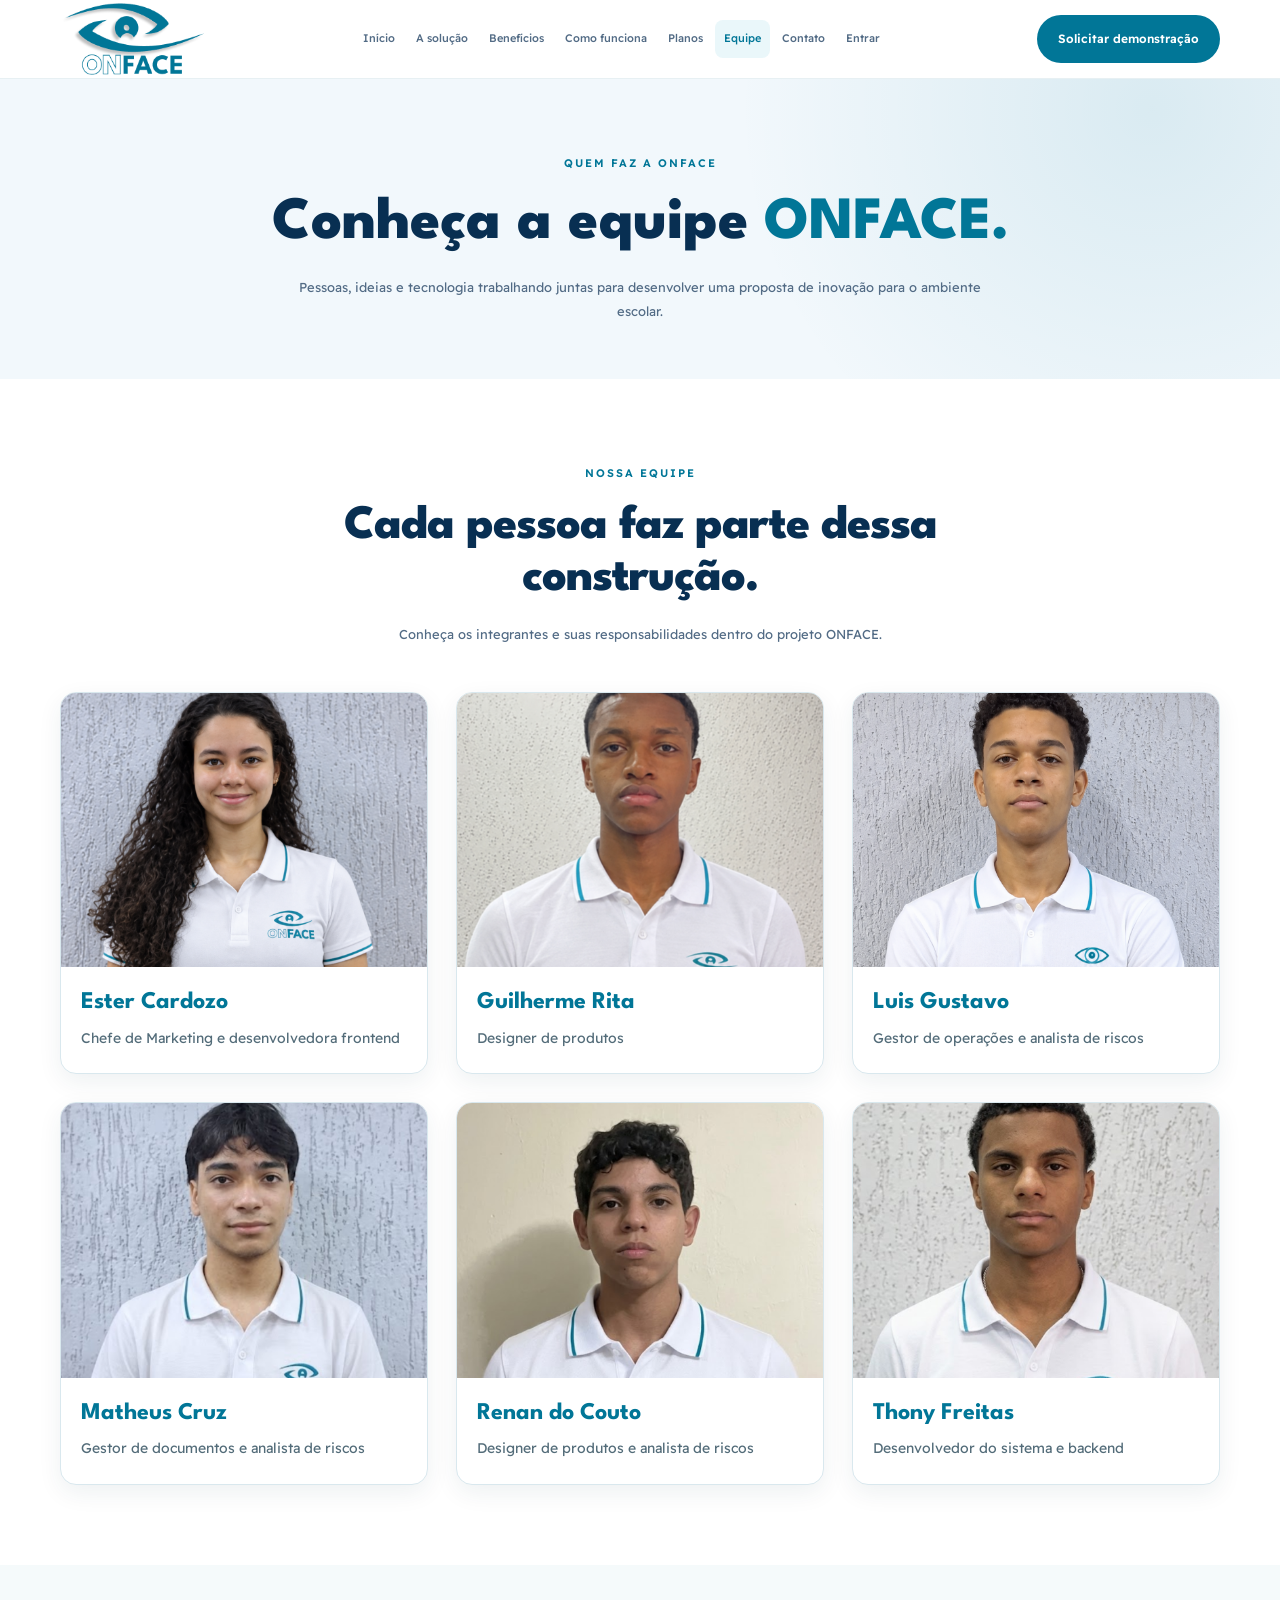
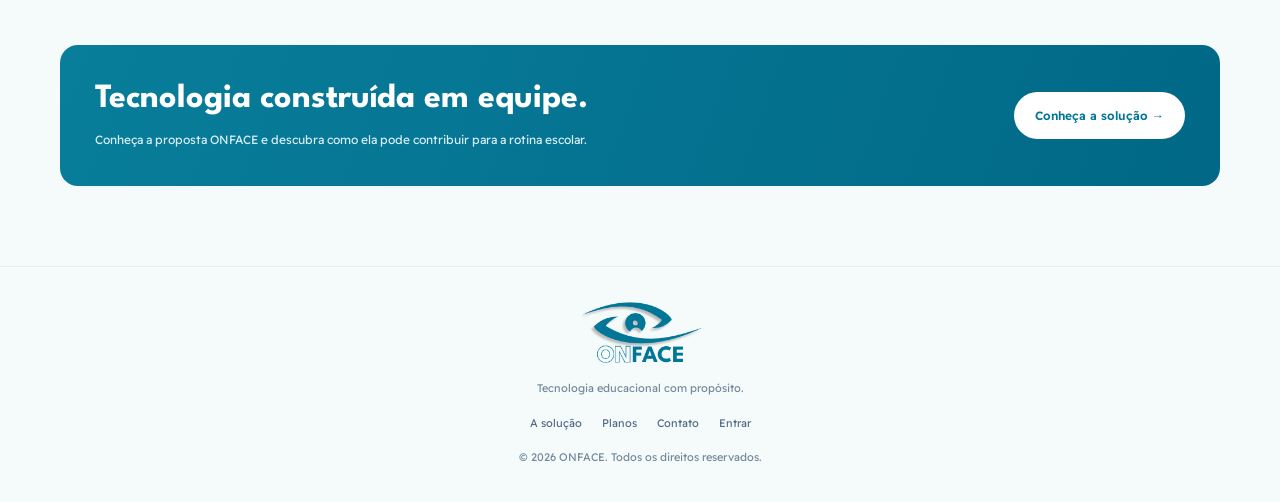
==== ONFACE-main/equipe.html @ 7a50031a "Add files via upload" ====
<!DOCTYPE html>
<html lang="pt-BR">

<head>
    <meta charset="UTF-8">

    <meta name="viewport" content="width=device-width, initial-scale=1.0">

    <meta
        name="description"
        content="Conheça a equipe responsável pelo projeto ONFACE."
    >

    <title>Nossa equipe | ONFACE</title>

    <link rel="stylesheet" href="styles.css">

    <link
        href="https://fonts.googleapis.com/css2?family=League+Spartan:wght@400;500;600;700;800&family=Readex+Pro:wght@300;400;500;600&display=swap"
        rel="stylesheet"
    >
</head>

<body>

    <!-- CABEÇALHO -->

    <header class="header">

        <div class="container nav-container">

            <a href="index.html" class="logo">
                <img
                    src="imagens/logo-onface.png"
                    alt="ONFACE"
                    class="logo-image"
                >
            </a>

            <button
                class="menu-toggle"
                id="menu-toggle"
                aria-label="Abrir menu"
                aria-expanded="false"
                aria-controls="nav-links"
            >
                ☰
            </button>

            <nav class="nav-links" id="nav-links">
                <a href="index.html">Início</a>
                <a href="solucao.html">A solução</a>
                <a href="beneficios.html">Benefícios</a>
                <a href="funcionamento.html">Como funciona</a>
                <a href="planos.html">Planos</a>
                <a href="equipe.html">Equipe</a>
                <a href="contato.html">Contato</a>
                <a href="login.html" class="btn-entrar">Entrar</a>
            </nav>

            <a href="contato.html" class="btn btn-primary nav-button">
                Solicitar demonstração
            </a>

        </div>

    </header>


    <main>

        <!-- APRESENTAÇÃO DA EQUIPE -->

        <section class="page-hero team-hero">

            <div class="container">

                <span class="eyebrow">
                    QUEM FAZ A ONFACE
                </span>

                <h1>
                    Conheça a equipe
                    <span>ONFACE.</span>
                </h1>

                <p>
                    Pessoas, ideias e tecnologia trabalhando juntas
                    para desenvolver uma proposta de inovação
                    para o ambiente escolar.
                </p>

            </div>

        </section>


        <!-- INTEGRANTES -->

        <section class="section team-section">

            <div class="container">

                <div class="section-heading">

                    <span class="eyebrow">
                        NOSSA EQUIPE
                    </span>

                    <h2>
                        Cada pessoa faz parte dessa construção.
                    </h2>

                    <p>
                        Conheça os integrantes e suas responsabilidades
                        dentro do projeto ONFACE.
                    </p>

                </div>


                <div class="team-grid">


                    <!-- ESTER -->

                    <article class="team-card reveal">

                        <div class="team-photo">

                            <img
                                src="imagens/equipe/ester.png"
                                alt="Fotografia de Ester Cardozo"
                                loading="lazy"
                            >

                        </div>

                        <div class="team-info">

                            <h3>Ester Cardozo</h3>

                            <p>Chefe de Marketing e desenvolvedora frontend</p>

                        </div>

                    </article>


                    <!-- GUILHERME -->

                    <article class="team-card reveal">

                        <div class="team-photo">

                            <img
                                src="imagens/equipe/guilherme.png"
                                alt="Fotografia de Guilherme Rita"
                                loading="lazy"
                            >

                        </div>

                        <div class="team-info">

                            <h3>Guilherme Rita</h3>

                            <p>Designer de produtos</p>

                        </div>

                    </article>


                    <!-- LUIS GUSTAVO -->

                    <article class="team-card reveal">

                        <div class="team-photo">

                            <img
                                src="imagens/equipe/luis-gustavo.png"
                                alt="Fotografia de Luis Gustavo"
                                loading="lazy"
                            >

                        </div>

                        <div class="team-info">

                            <h3>Luis Gustavo</h3>

                            <p>Gestor de operações e analista de riscos</p>

                        </div>

                    </article>


                    <!-- MATHEUS -->

                    <article class="team-card reveal">

                        <div class="team-photo">

                            <img
                                src="imagens/equipe/matheus.png"
                                alt="Fotografia de Matheus Cruz"
                                loading="lazy"
                            >

                        </div>

                        <div class="team-info">

                            <h3>Matheus Cruz</h3>

                            <p>Gestor de documentos e analista de riscos</p>

                        </div>

                    </article>


                    <!-- RENAN -->

                    <article class="team-card reveal">

                        <div class="team-photo">

                            <img
                                src="imagens/equipe/renan.png"
                                alt="Fotografia de Renan do Couto"
                                loading="lazy"
                            >

                        </div>

                        <div class="team-info">

                            <h3>Renan do Couto</h3>

                            <p>Designer de produtos e analista de riscos</p>

                        </div>

                    </article>


                    <!-- THONY -->

                    <article class="team-card reveal">

                        <div class="team-photo">

                            <img
                                src="imagens/equipe/thony.png"
                                alt="Fotografia de Thony Freitas"
                                loading="lazy"
                            >

                        </div>

                        <div class="team-info">

                            <h3>Thony Freitas</h3>

                            <p>Desenvolvedor do sistema e backend</p>

                        </div>

                    </article>


                </div>

            </div>

        </section>


        <!-- CHAMADA FINAL -->

        <section class="section section-light">

            <div class="container">

                <div class="cta-band">

                    <div>

                        <h2>
                            Tecnologia construída em equipe.
                        </h2>

                        <p>
                            Conheça a proposta ONFACE e descubra
                            como ela pode contribuir para a rotina escolar.
                        </p>

                    </div>

                    <a href="solucao.html" class="btn btn-white">
                        Conheça a solução →
                    </a>

                </div>

            </div>

        </section>

    </main>


    <!-- RODAPÉ -->

    <footer class="footer">

        <div class="container footer-content">

            <a href="index.html" class="logo">

                <img
                    src="imagens/logo-onface.png"
                    alt="ONFACE"
                    class="logo-image"
                >

            </a>

            <p>
                Tecnologia educacional com propósito.
            </p>

            <div class="footer-links">
                <a href="solucao.html">A solução</a>
                <a href="planos.html">Planos</a>
                <a href="contato.html">Contato</a>
                <a href="login.html" class="btn-entrar">Entrar</a>
            </div>

            <small>
                © 2026 ONFACE. Todos os direitos reservados.
            </small>

        </div>

    </footer>


    <script src="script.js"></script>

</body>

</html>
---- ONFACE-main/styles.css ----
/* =================================
   1. IDENTIDADE VISUAL DA ONFACE
================================= */

:root {
    --azul: #017697;
    --azul-claro: #0794b4;
    --azul-escuro: #082f52;

    --cinza: #526b85;
    --cinza-claro: #f5fafb;
    --borda: #d8eaf1;
    --branco: #ffffff;

    --sombra: 0 15px 40px rgba(7, 59, 81, 0.08);

    --fonte-titulo: 'League Spartan', sans-serif;
    --fonte-texto: 'Readex Pro', sans-serif;
}


/* =================================
   2. CONFIGURAÇÕES GERAIS
================================= */

* {
    margin: 0;
    padding: 0;
    box-sizing: border-box;
}

html {
    scroll-behavior: smooth;
}

body {
    font-family: var(--fonte-texto);
    color: var(--azul-escuro);
    background: var(--branco);
    line-height: 1.6;
}

a {
    text-decoration: none;
    color: inherit;
}

button,
input,
textarea,
select {
    font: inherit;
}

.container {
    width: min(1160px, calc(100% - 40px));
    margin: 0 auto;
}

section {
    scroll-margin-top: 90px;
}

h1,
h2,
h3 {
    font-family: var(--fonte-titulo);
    line-height: 1.1;
}


/* =================================
   3. CABEÇALHO
================================= */

.header {
    position: sticky;
    top: 0;
    z-index: 1000;

    background: rgba(255, 255, 255, 0.96);
    backdrop-filter: blur(12px);

    border-bottom: 1px solid #e7f0f3;
}

.nav-container {
    min-height: 78px;

    display: flex;
    align-items: center;
    justify-content: space-between;
    gap: 20px;
}

/* LOGO OFICIAL ONFACE */

.logo {
    display: inline-flex;
    align-items: center;
    text-decoration: none;
    flex-shrink: 0;
}

.logo-image {
    display: block;
    width: 145px;
    height: auto;
    object-fit: contain;
}

/* Logo no rodapé */

.footer .logo-image {
    width: 125px;
}

/* Ajuste para celulares */

@media (max-width: 768px) {
    .logo-image {
        width: 115px;
    }

    .footer .logo-image {
        width: 105px;
    }
}

.nav-links {
    display: flex;
    align-items: center;
    gap: 3px;
}

.nav-links a {
    padding: 10px 9px;

    color: var(--cinza);
    font-size: 11px;
    font-weight: 500;

    border-radius: 8px;
    transition: 0.25s;
}

.nav-links a:hover,
.nav-links a.active {
    color: var(--azul);
    background: #eaf7fa;
}

.menu-toggle {
    display: none;

    border: 0;
    background: #eaf7fa;
    color: var(--azul);

    padding: 9px 12px;
    border-radius: 9px;

    font-size: 22px;
    cursor: pointer;
}


/* =================================
   4. BOTÕES
================================= */

.btn {
    display: inline-flex;
    align-items: center;
    justify-content: center;
    gap: 8px;

    padding: 13px 20px;

    border: 1px solid transparent;
    border-radius: 30px;

    font-size: 12px;
    font-weight: 600;

    cursor: pointer;
    transition: 0.25s;
}

.btn:hover {
    transform: translateY(-2px);
}

.btn-primary {
    background: var(--azul);
    color: var(--branco);
}

.btn-primary:hover {
    background: #005d79;
    box-shadow: 0 8px 22px #01769730;
}

.btn-outline {
    color: var(--azul);
    background: var(--branco);
    border-color: var(--borda);
}

.btn-outline:hover {
    background: #eaf7fa;
}

.btn-white {
    background: var(--branco);
    color: var(--azul);
    flex-shrink: 0;
}

.btn-white:hover {
    background: #eaf7fa;
}

.nav-button {
    white-space: nowrap;
}


/* =================================
   5. APRESENTAÇÃO PRINCIPAL
================================= */

.hero {
    padding: 75px 0;

    background:
        radial-gradient(
            circle at 85% 20%,
            #e3f5f9,
            transparent 35%
        ),
        linear-gradient(
            180deg,
            #ffffff,
            #f8fcfd
        );

    overflow: hidden;
}

.hero-grid {
    display: grid;
    grid-template-columns: 1fr 1fr;
    align-items: center;
    gap: 55px;
}

.eyebrow {
    display: inline-block;

    margin-bottom: 18px;

    color: var(--azul);
    font-size: 11px;
    font-weight: 600;
    letter-spacing: 2px;
}

.hero h1 {
    max-width: 600px;

    font-size: clamp(44px, 5vw, 68px);
    font-weight: 800;
    letter-spacing: -2px;
}

.hero h1 span {
    color: var(--azul);
}

.hero-content > p {
    max-width: 530px;

    margin-top: 22px;

    color: var(--cinza);
    font-size: 14px;
    line-height: 1.9;
}

.hero-buttons {
    display: flex;
    flex-wrap: wrap;
    gap: 12px;

    margin-top: 26px;
}

.hero-note {
    margin-top: 20px;

    color: #8198a8;
    font-size: 11px;
}


/* =================================
   6. PAINEL ILUSTRATIVO
================================= */

.hero-visual {
    position: relative;
    padding: 15px 0;
}

.dashboard-card {
    position: relative;
    z-index: 2;

    background: var(--branco);

    border: 7px solid #163448;
    border-radius: 17px;

    overflow: hidden;

    box-shadow: 0 25px 55px #08375020;
}

.dashboard-header {
    display: flex;
    align-items: center;
    justify-content: space-between;

    padding: 13px;

    background: #f8fcfd;
    border-bottom: 1px solid var(--borda);
}

.logo-mini {
    color: var(--azul);
    font-family: var(--fonte-titulo);
    font-size: 17px;
    font-weight: 800;
}

.online-status {
    color: #7b93a5;
    font-size: 9px;
}

.dashboard-content {
    padding: 20px 15px;
}

.dashboard-content h3 {
    font-size: 24px;
}

.dashboard-content > p {
    margin: 5px 0 18px;

    color: #8094a4;
    font-size: 10px;
}

.dashboard-stats {
    display: grid;
    grid-template-columns: repeat(3, 1fr);
    gap: 8px;
}

.stat-card {
    padding: 11px 8px;

    background: #fbfdfe;
    border: 1px solid #e3edf1;
    border-radius: 9px;
}

.stat-card span,
.stat-card small {
    display: block;

    color: #7d91a2;
    font-size: 9px;
}

.stat-card strong {
    display: block;

    margin: 5px 0;

    font-family: var(--fonte-titulo);
    font-size: 25px;
}

.green {
    color: #159b83 !important;
}

.student-list {
    margin-top: 15px;

    border: 1px solid #e4edf1;
    border-radius: 8px;
    overflow: hidden;
}

.student-row {
    display: grid;
    grid-template-columns: 1.3fr 0.6fr 0.8fr;
    gap: 5px;

    padding: 10px 7px;

    border-top: 1px solid #edf3f5;

    color: var(--cinza);
    font-size: 9px;
}

.student-row:first-child {
    border-top: 0;
}

.student-heading {
    background: #f6fafb;
    color: #8094a4;
}

.floating-card {
    position: absolute;
    z-index: 3;

    right: -12px;
    bottom: -5px;

    display: flex;
    align-items: center;
    gap: 10px;

    padding: 14px;

    background: var(--branco);
    border: 1px solid var(--borda);
    border-radius: 12px;

    box-shadow: var(--sombra);
}

.check-icon {
    display: grid;
    place-items: center;

    width: 34px;
    height: 34px;

    border-radius: 50%;
    background: #e1f7f1;
    color: #159b83;
    font-size: 19px;
}

.floating-card strong,
.floating-card small {
    display: block;
}

.floating-card strong {
    font-size: 11px;
}

.floating-card small {
    margin-top: 4px;

    color: var(--cinza);
    font-size: 9px;
}


/* =================================
   7. SEÇÕES
================================= */

.section {
    padding: 80px 0;
}

.section-light {
    background: var(--cinza-claro);
}

.section-heading {
    max-width: 730px;
    margin: 0 auto 42px;

    text-align: center;
}

.section-heading h2 {
    font-size: clamp(34px, 4vw, 48px);
    font-weight: 800;
    letter-spacing: -1px;
}

.section-heading p {
    margin-top: 16px;

    color: var(--cinza);
    font-size: 13px;
    line-height: 1.9;
}


/* =================================
   8. CARDS
================================= */

.cards-grid {
    display: grid;
    grid-template-columns: repeat(3, 1fr);
    gap: 20px;
}

.benefits-grid {
    display: grid;
    grid-template-columns: repeat(4, 1fr);
    gap: 18px;
}

.info-card,
.benefit-card {
    padding: 25px;

    background: var(--branco);
    border: 1px solid var(--borda);
    border-radius: 17px;

    transition: 0.25s;
}

.info-card:hover,
.benefit-card:hover {
    transform: translateY(-5px);
    border-color: #9acbd8;
    box-shadow: var(--sombra);
}

.icon-box {
    display: grid;
    place-items: center;

    width: 48px;
    height: 48px;

    margin-bottom: 20px;

    border-radius: 14px;
    background: #eaf7fa;
    color: var(--azul);

    font-size: 24px;
}

.info-card h3,
.benefit-card h3 {
    margin-bottom: 10px;
    font-size: 23px;
}

.info-card p,
.benefit-card p {
    color: var(--cinza);
    font-size: 12px;
    line-height: 1.9;
}

.text-link {
    display: inline-block;
    margin-top: 18px;

    color: var(--azul);
    font-size: 11px;
    font-weight: 600;
}

.center-button {
    margin-top: 30px;
    text-align: center;
}


/* =================================
   9. CHAMADA COMERCIAL
================================= */

.cta-band {
    display: flex;
    align-items: center;
    justify-content: space-between;
    gap: 30px;

    padding: 35px;

    border-radius: 18px;

    background: linear-gradient(
        110deg,
        #087e9b,
        #016887
    );

    color: var(--branco);
}

.cta-band h2 {
    max-width: 600px;
    font-size: 34px;
}

.cta-band p {
    max-width: 590px;
    margin-top: 12px;

    color: #d8eef4;
    font-size: 12px;
    line-height: 1.8;
}

.eyebrow-light {
    color: #d5f3f8;
}


/* =================================
   10. PÁGINAS INTERNAS
================================= */

.page-hero {
    padding: 70px 0 55px;

    text-align: center;

    background:
        radial-gradient(
            circle at 85% 10%,
            #e4f6fa,
            transparent 30%
        ),
        linear-gradient(
            180deg,
            #ffffff,
            #f8fcfd
        );
}

.page-hero h1 {
    font-size: clamp(40px, 5vw, 60px);
    font-weight: 800;
}

.page-hero p {
    max-width: 700px;
    margin: 18px auto 0;

    color: var(--cinza);
    font-size: 13px;
    line-height: 1.9;
}

.content-grid {
    display: grid;
    grid-template-columns: repeat(3, 1fr);
    gap: 20px;
}

.split-layout {
    display: grid;
    grid-template-columns: 1fr 1fr;
    align-items: center;
    gap: 45px;
}

.split-layout h2 {
    margin-bottom: 18px;
    font-size: 40px;
}

.split-layout p {
    margin-bottom: 15px;

    color: var(--cinza);
    font-size: 13px;
    line-height: 1.9;
}


/* =================================
   11. PLANOS
================================= */

.plans-grid {
    display: grid;
    grid-template-columns: repeat(4, 1fr);
    gap: 17px;
}

.plan-card {
    display: flex;
    flex-direction: column;

    padding: 25px;

    background: var(--branco);
    border: 1px solid var(--borda);
    border-radius: 17px;
}

.plan-card.featured {
    border: 2px solid var(--azul);
    box-shadow: var(--sombra);
}

.plan-label {
    color: var(--azul);
    font-size: 10px;
    font-weight: 600;
    letter-spacing: 1px;
    text-transform: uppercase;
}

.plan-card h3 {
    margin: 12px 0;
    font-size: 27px;
}

.plan-price {
    margin-bottom: 10px;

    font-family: var(--fonte-titulo);
    font-size: 27px;
    font-weight: 800;
}

.plan-description {
    min-height: 55px;

    color: var(--cinza);
    font-size: 11px;
    line-height: 1.8;
}

.plan-card ul {
    margin: 20px 0;
    padding-left: 17px;

    color: var(--cinza);
    font-size: 11px;
    line-height: 2;
}

.plan-card .btn {
    width: 100%;
    margin-top: auto;
}


/* =================================
   12. EQUIPE
================================= */

/* =========================================
   PÁGINA DA EQUIPE ONFACE
========================================= */

.team-hero {
    text-align: center;
    background:
        radial-gradient(
            circle at 90% 10%,
            rgba(1, 118, 151, 0.10),
            transparent 35%
        ),
        #f2f8fc;
}

.team-hero h1 span {
    color: #017697;
}

.team-hero .container {
    max-width: 850px;
}

.team-section {
    background: #ffffff;
}

.team-grid {
    display: grid;

    grid-template-columns: repeat(3, minmax(0, 1fr));

    gap: 28px;

    margin-top: 45px;
}


/* CARD DO INTEGRANTE */

.team-card {
    position: relative;

    display: flex;
    flex-direction: column;

    overflow: hidden;

    background: #ffffff;

    border: 1px solid #d9e8ee;

    border-radius: 16px;

    box-shadow: 0 8px 24px rgba(0, 55, 75, 0.07);

    transition:
        transform 0.25s ease,
        box-shadow 0.25s ease;
}

.team-card:hover {
    transform: translateY(-6px);

    box-shadow: 0 15px 32px rgba(0, 55, 75, 0.13);
}


/* FOTOGRAFIA */

.team-photo {
    width: 100%;

    aspect-ratio: 4 / 3;

    overflow: hidden;

    background: #eaf3f7;
}

.team-photo img {
    display: block;

    width: 100%;
    height: 100%;

    object-fit: cover;
    object-position: center 30%;

    transition: transform 0.4s ease;
}

.team-card:hover .team-photo img {
    transform: scale(1.04);
}


/* INFORMAÇÕES */

.team-info {
    padding: 22px 20px 24px;
}

.team-info h3 {
    margin: 0 0 10px;

    color: #017697;

    font-family: "League Spartan", sans-serif;

    font-size: 24px;

    font-weight: 700;

    line-height: 1.15;
}

.team-info p {
    margin: 0;

    color: #536c79;

    font-family: "Readex Pro", sans-serif;

    font-size: 14px;

    line-height: 1.6;
}


/* RESPONSIVIDADE PARA TABLETS */

@media (max-width: 900px) {

    .team-grid {
        grid-template-columns: repeat(2, minmax(0, 1fr));

        gap: 22px;
    }

}


/* RESPONSIVIDADE PARA CELULARES */

@media (max-width: 560px) {

    .team-grid {
        grid-template-columns: 1fr;

        gap: 22px;

        max-width: 380px;

        margin-right: auto;
        margin-left: auto;
    }

    .team-info {
        padding: 20px;
    }

    .team-info h3 {
        font-size: 22px;
    }

    .team-info p {
        font-size: 14px;
    }

}

/* =================================
   13. FORMULÁRIOS
================================= */

.contact-form {
    display: grid;
    grid-template-columns: 1fr 1fr;
    gap: 17px;
}

.form-field {
    display: flex;
    flex-direction: column;
    gap: 7px;
}

.form-field.full {
    grid-column: 1 / -1;
}

.form-field label {
    font-size: 12px;
    font-weight: 600;
}

.form-field input,
.form-field select,
.form-field textarea {
    width: 100%;
    padding: 13px;

    border: 1px solid var(--borda);
    border-radius: 9px;

    background: var(--branco);
    color: var(--azul-escuro);

    outline: none;
}

.form-field input:focus,
.form-field select:focus,
.form-field textarea:focus {
    border-color: var(--azul);
    box-shadow: 0 0 0 3px #01769718;
}

.form-field textarea {
    min-height: 120px;
    resize: vertical;
}


/* =================================
   14. RODAPÉ
================================= */

.footer {
    padding: 35px 0;

    background: #f5fafb;
    border-top: 1px solid #e4eff3;
}

.footer-content {
    display: flex;
    flex-direction: column;
    align-items: center;
    gap: 17px;

    text-align: center;
}

.footer-content p,
.footer-content small {
    color: #71899b;
    font-size: 11px;
}

.footer-links {
    display: flex;
    flex-wrap: wrap;
    justify-content: center;
    gap: 20px;
}

.footer-links a {
    color: var(--cinza);
    font-size: 11px;
}

.footer-links a:hover {
    color: var(--azul);
}


/* =================================
   15. ANIMAÇÕES
================================= */

.reveal {
    opacity: 0;
    transform: translateY(18px);
    transition: opacity 0.6s, transform 0.6s;
}

.reveal.visible {
    opacity: 1;
    transform: translateY(0);
}


/* =================================
   16. RESPONSIVIDADE
================================= */

@media (max-width: 1050px) {

    .nav-links a {
        padding: 9px 5px;
        font-size: 10px;
    }

    .nav-button {
        padding: 11px 13px;
        font-size: 10px;
    }

    .plans-grid,
    .benefits-grid {
        grid-template-columns: repeat(2, 1fr);
    }

    .hero-grid {
        gap: 30px;
    }

}

@media (max-width: 800px) {

    .nav-container {
        min-height: 72px;
    }

    .menu-toggle {
        display: block;
        margin-left: auto;
    }

    .nav-button {
        display: none;
    }

    .nav-links {
        display: none;

        position: absolute;
        top: 72px;
        left: 0;
        right: 0;

        flex-direction: column;
        align-items: stretch;

        padding: 15px 20px;

        background: var(--branco);
        border-bottom: 1px solid var(--borda);
        box-shadow: var(--sombra);
    }

    .nav-links.open {
        display: flex;
    }

    .nav-links a {
        padding: 12px;
        font-size: 13px;
    }

    .hero-grid,
    .split-layout {
        grid-template-columns: 1fr;
    }

    .hero {
        padding: 55px 0;
    }

    .hero-visual {
        max-width: 560px;
        width: 100%;
        margin: 0 auto;
    }

    .cards-grid,
    .content-grid,
    .team-grid {
        grid-template-columns: repeat(2, 1fr);
    }

    .section {
        padding: 60px 0;
    }

    .cta-band {
        align-items: flex-start;
        flex-direction: column;
    }

}

@media (max-width: 540px) {

    .container {
        width: calc(100% - 30px);
    }

    .hero h1 {
        font-size: 44px;
    }

    .hero-content > p {
        font-size: 13px;
    }

    .hero-buttons {
        flex-direction: column;
        align-items: stretch;
    }

    .hero-buttons .btn {
        width: 100%;
    }

    .dashboard-content {
        padding: 12px 7px;
    }

    .dashboard-content h3 {
        font-size: 19px;
    }

    .stat-card {
        padding: 7px 4px;
    }

    .stat-card strong {
        font-size: 19px;
    }

    .student-row {
        font-size: 7px;
        padding: 8px 4px;
    }

    .floating-card {
        right: -3px;
        bottom: -15px;
        padding: 9px;
    }

    .cards-grid,
    .content-grid,
    .team-grid,
    .benefits-grid,
    .plans-grid {
        grid-template-columns: 1fr;
    }

    .section-heading h2 {
        font-size: 35px;
    }

    .page-hero h1 {
        font-size: 40px;
    }

    .cta-band {
        padding: 25px;
    }

    .cta-band h2 {
        font-size: 30px;
    }

    .contact-form {
        grid-template-columns: 1fr;
    }

    .form-field.full {
        grid-column: auto;
    }

}

@media (prefers-reduced-motion: reduce) {

    *,
    *::before,
    *::after {
        scroll-behavior: auto !important;
        animation: none !important;
        transition: none !important;
    }

    .reveal {
        opacity: 1;
        transform: none;
    }

}
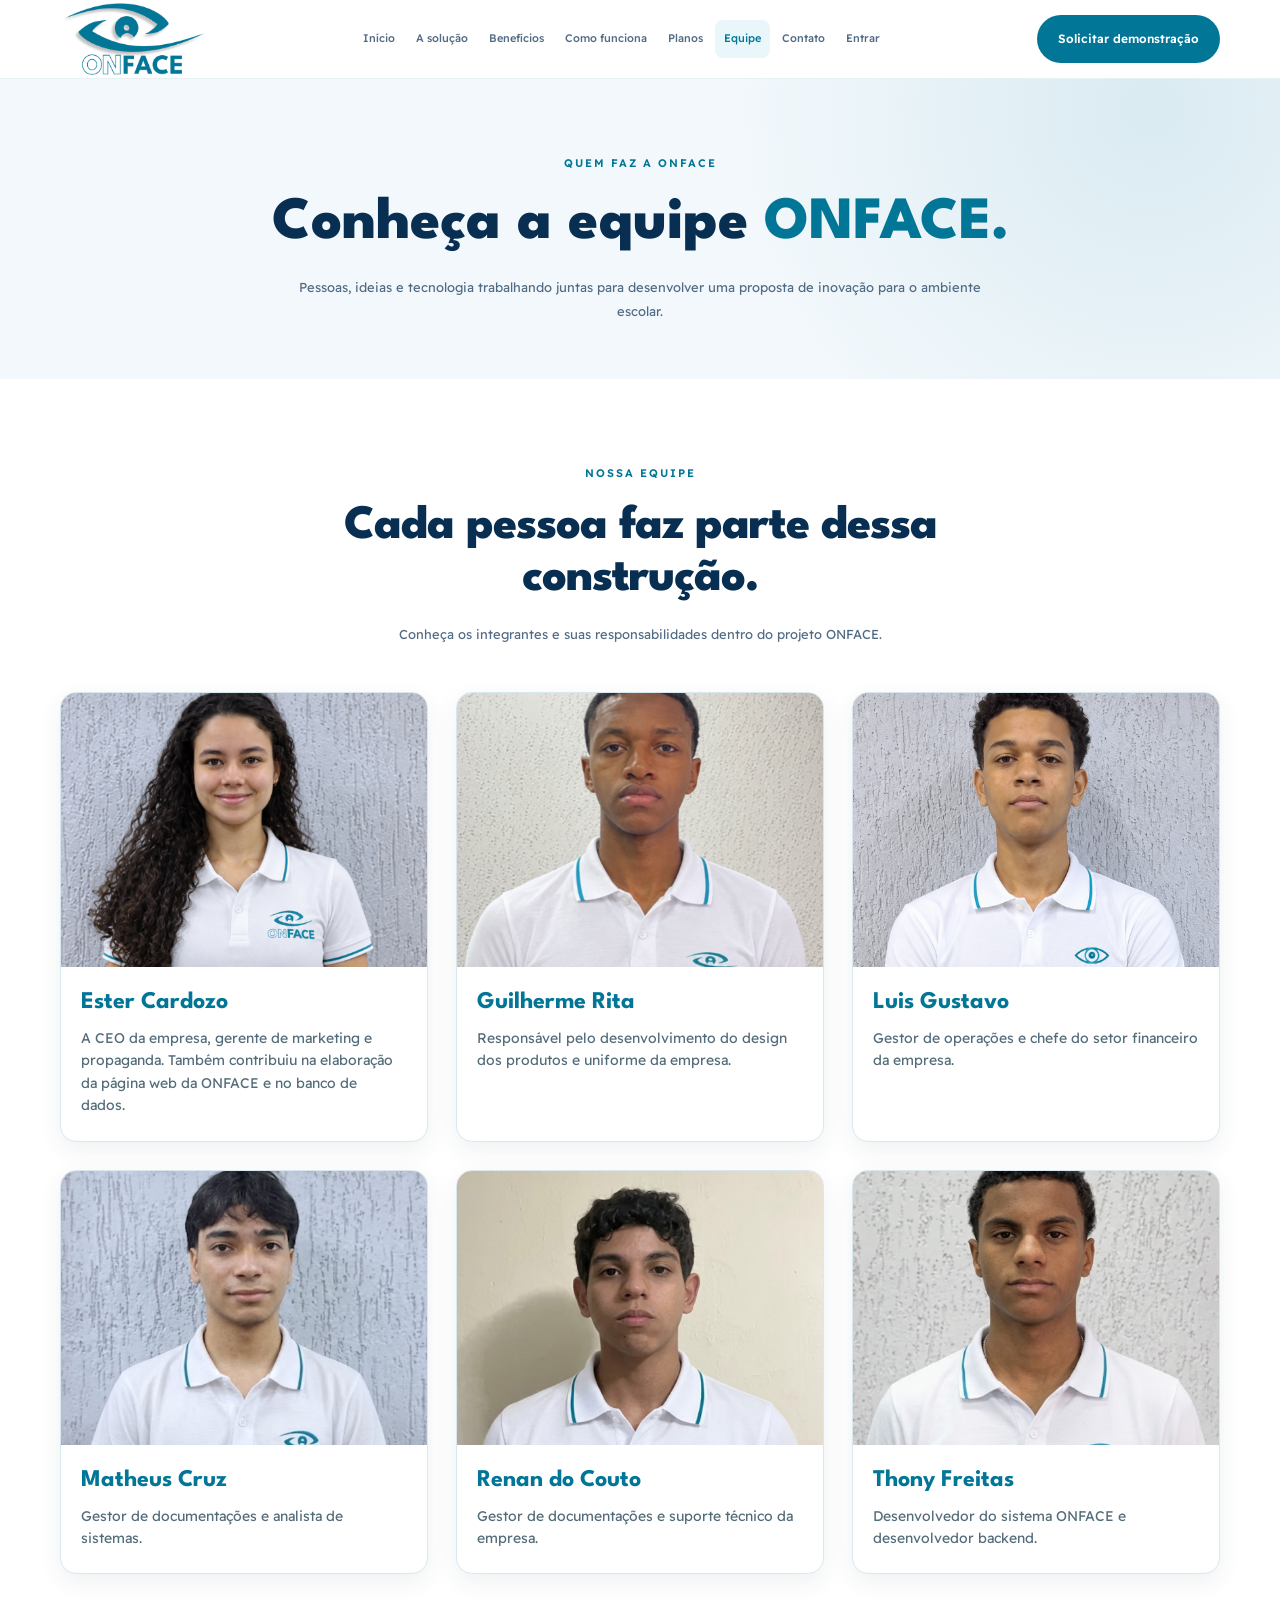
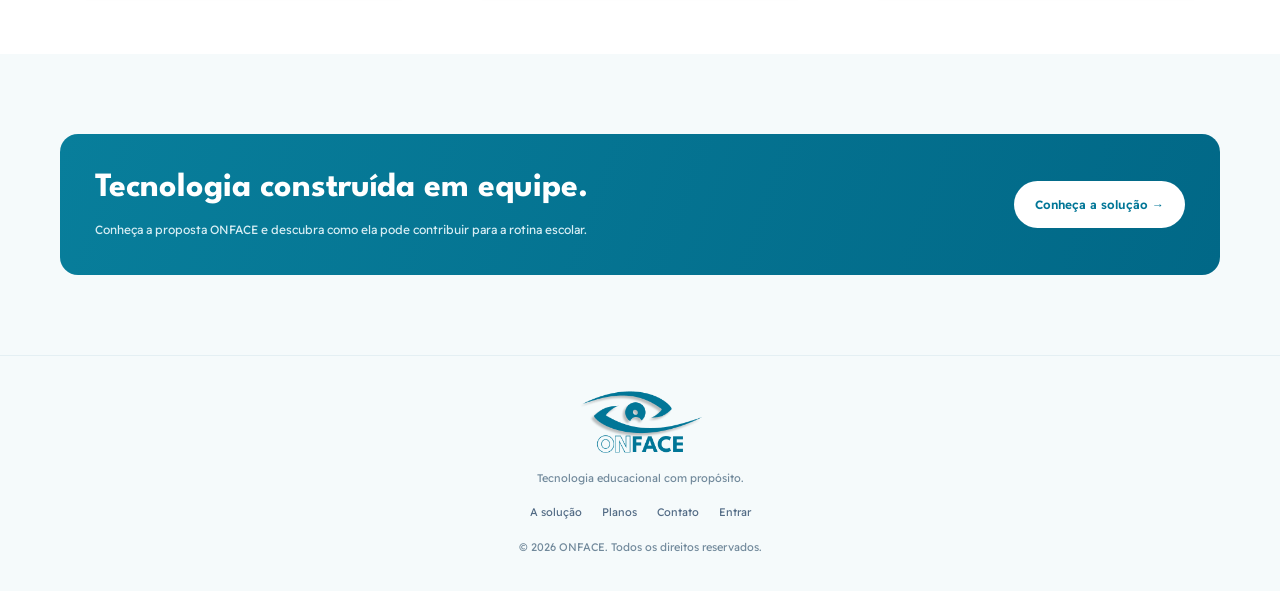
==== commit 4ba52e42: "Integração do backend Flask e melhorias nos portais ONFACE" ====
--- a/ONFACE-main/equipe.html
+++ b/ONFACE-main/equipe.html
@@ -140,7 +140,7 @@
 
                             <h3>Ester Cardozo</h3>
 
-                            <p>Chefe de Marketing e desenvolvedora frontend</p>
+                            <p>A CEO da empresa, gerente de marketing e propaganda. Também contribuiu na elaboração da página web da ONFACE e no banco de dados. </p>
 
                         </div>
 
@@ -165,7 +165,7 @@
 
                             <h3>Guilherme Rita</h3>
 
-                            <p>Designer de produtos</p>
+                            <p>Responsável pelo desenvolvimento do design dos produtos e uniforme da empresa. </p>
 
                         </div>
 
@@ -190,7 +190,7 @@
 
                             <h3>Luis Gustavo</h3>
 
-                            <p>Gestor de operações e analista de riscos</p>
+                            <p>Gestor de operações e chefe do setor financeiro da empresa. </p>
 
                         </div>
 
@@ -215,7 +215,7 @@
 
                             <h3>Matheus Cruz</h3>
 
-                            <p>Gestor de documentos e analista de riscos</p>
+                            <p>Gestor de documentações e analista de sistemas. </p>
 
                         </div>
 
@@ -240,7 +240,7 @@
 
                             <h3>Renan do Couto</h3>
 
-                            <p>Designer de produtos e analista de riscos</p>
+                            <p>Gestor de documentações e suporte técnico da empresa. </p>
 
                         </div>
 
@@ -265,7 +265,7 @@
 
                             <h3>Thony Freitas</h3>
 
-                            <p>Desenvolvedor do sistema e backend</p>
+                            <p> Desenvolvedor do sistema ONFACE e desenvolvedor backend. </p>
 
                         </div>
 
